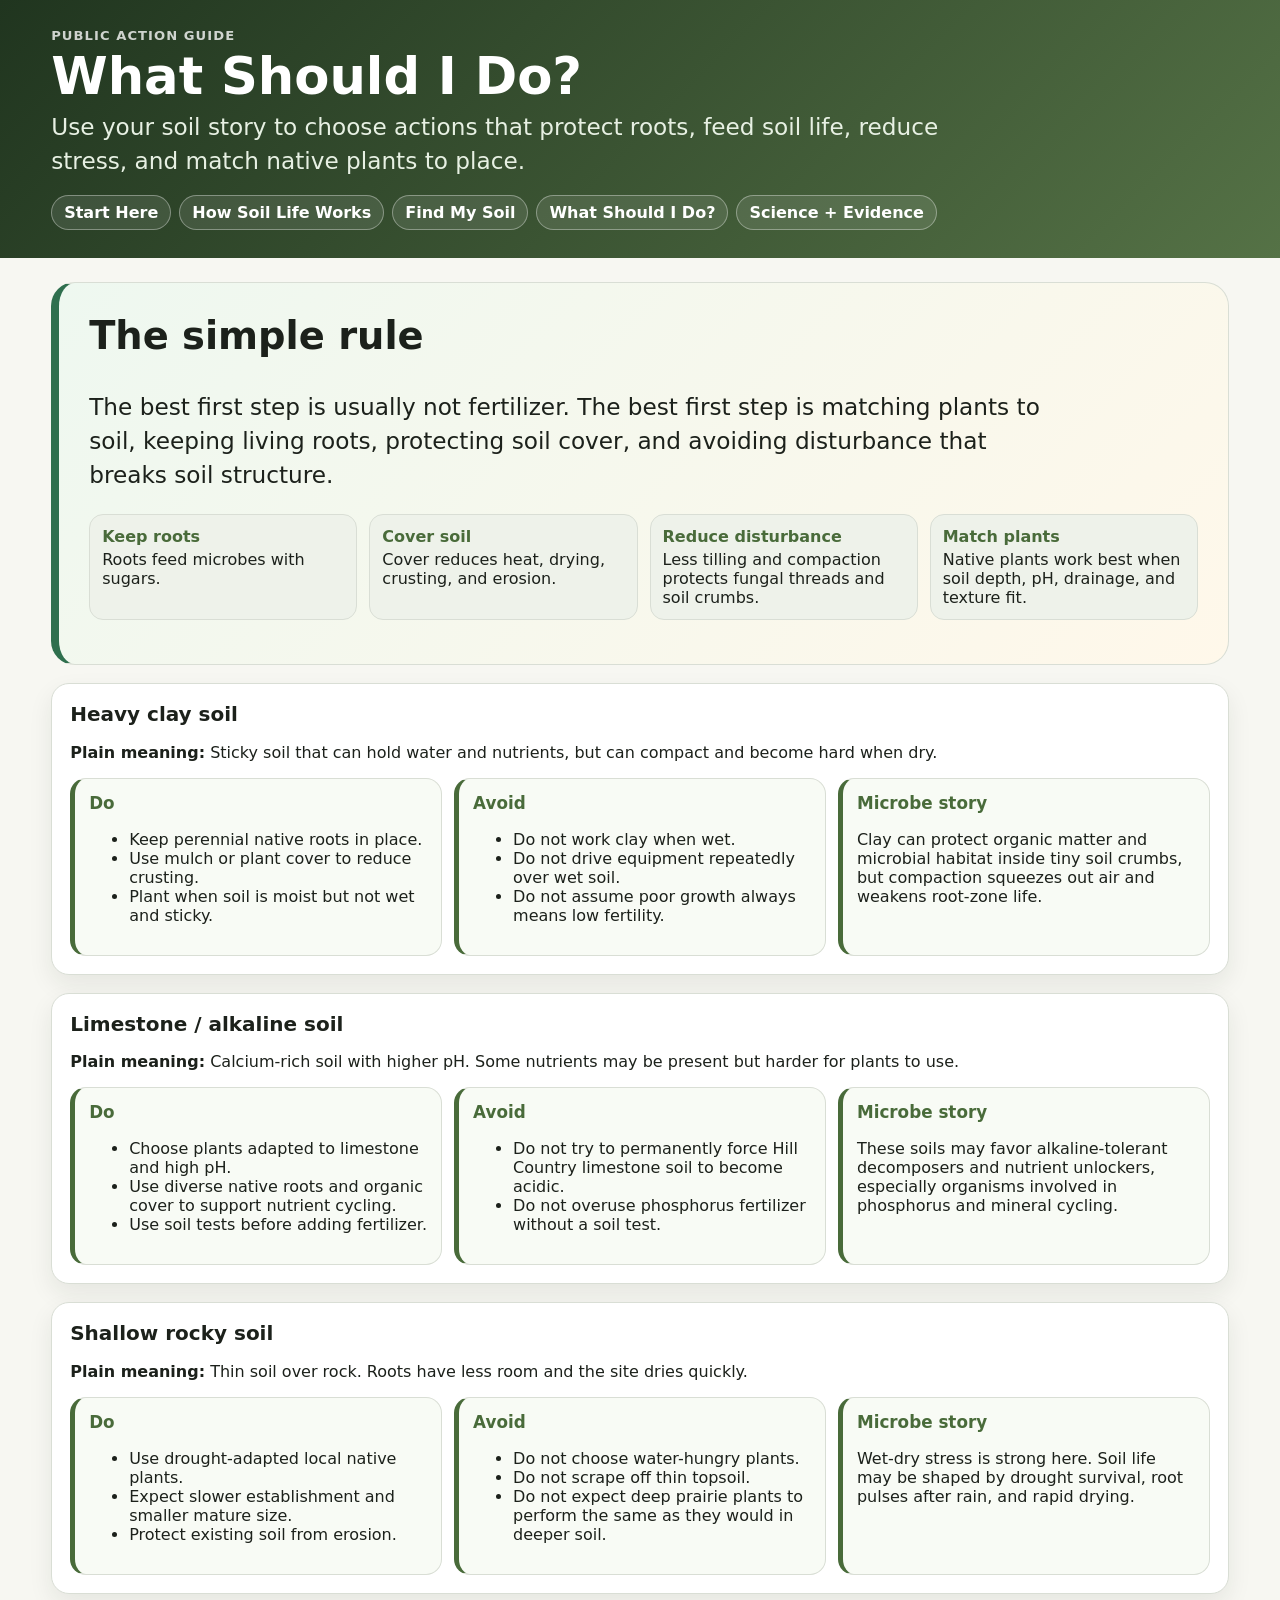
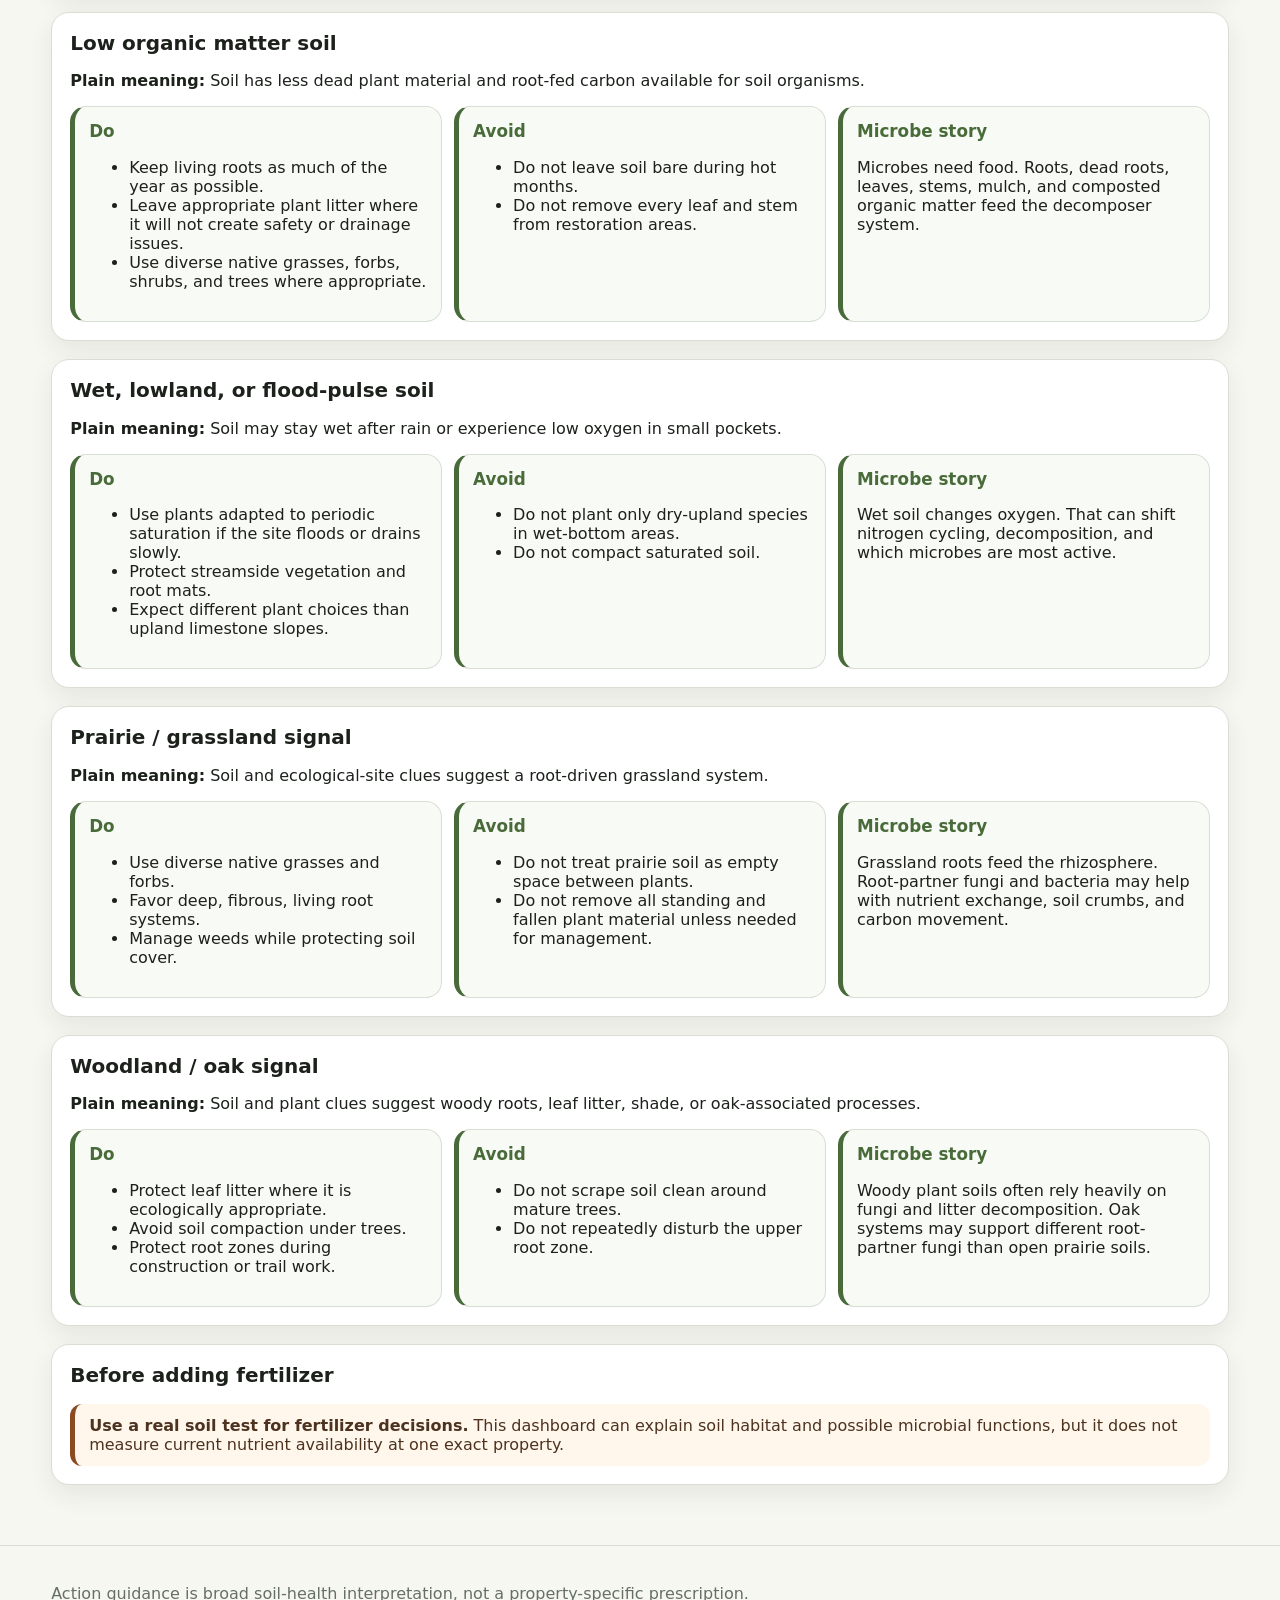
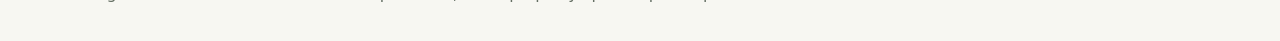
==== actions.html @ 79c3b380 "Add files via upload" ====
<!doctype html>
<html lang="en">
<head>
  <meta charset="utf-8"/>
  <meta name="viewport" content="width=device-width,initial-scale=1"/>
  <title>What Should I Do? | Hays/Kyle Soil-Life Dashboard</title>
  <link rel="stylesheet" href="assets/style.css"/>
</head>
<body>
<header>
  <p class="eyebrow">Public action guide</p>
  <h1>What Should I Do?</h1>
  <p class="big-intro">
    Use your soil story to choose actions that protect roots, feed soil life, reduce stress, and match native plants to place.
  </p>
  <div class="mode-nav">
    <a href="index.html">Start Here</a>
    <a href="gardener.html">How Soil Life Works</a>
    <a href="map.html">Find My Soil</a>
    <a href="actions.html">What Should I Do?</a>
    <a href="research.html">Science + Evidence</a>
  </div>
</header>

<main>
  <section class="story-hero">
    <h2>The simple rule</h2>
    <p class="big-intro">
      The best first step is usually not fertilizer. The best first step is matching plants to soil, keeping living roots,
      protecting soil cover, and avoiding disturbance that breaks soil structure.
    </p>
    <div class="help-strip">
      <div class="help-item"><strong>Keep roots</strong> Roots feed microbes with sugars.</div>
      <div class="help-item"><strong>Cover soil</strong> Cover reduces heat, drying, crusting, and erosion.</div>
      <div class="help-item"><strong>Reduce disturbance</strong> Less tilling and compaction protects fungal threads and soil crumbs.</div>
      <div class="help-item"><strong>Match plants</strong> Native plants work best when soil depth, pH, drainage, and texture fit.</div>
    </div>
  </section>

  <section class="card" id="heavy-clay">
    <h2>Heavy clay soil</h2>
    <p><strong>Plain meaning:</strong> Sticky soil that can hold water and nutrients, but can compact and become hard when dry.</p>
    <div class="action-grid">
      <div class="action-card"><h3>Do</h3><ul><li>Keep perennial native roots in place.</li><li>Use mulch or plant cover to reduce crusting.</li><li>Plant when soil is moist but not wet and sticky.</li></ul></div>
      <div class="action-card"><h3>Avoid</h3><ul><li>Do not work clay when wet.</li><li>Do not drive equipment repeatedly over wet soil.</li><li>Do not assume poor growth always means low fertility.</li></ul></div>
      <div class="action-card"><h3>Microbe story</h3><p>Clay can protect organic matter and microbial habitat inside tiny soil crumbs, but compaction squeezes out air and weakens root-zone life.</p></div>
    </div>
  </section>

  <section class="card" id="limestone" style="margin-top:18px;">
    <h2>Limestone / alkaline soil</h2>
    <p><strong>Plain meaning:</strong> Calcium-rich soil with higher pH. Some nutrients may be present but harder for plants to use.</p>
    <div class="action-grid">
      <div class="action-card"><h3>Do</h3><ul><li>Choose plants adapted to limestone and high pH.</li><li>Use diverse native roots and organic cover to support nutrient cycling.</li><li>Use soil tests before adding fertilizer.</li></ul></div>
      <div class="action-card"><h3>Avoid</h3><ul><li>Do not try to permanently force Hill Country limestone soil to become acidic.</li><li>Do not overuse phosphorus fertilizer without a soil test.</li></ul></div>
      <div class="action-card"><h3>Microbe story</h3><p>These soils may favor alkaline-tolerant decomposers and nutrient unlockers, especially organisms involved in phosphorus and mineral cycling.</p></div>
    </div>
  </section>

  <section class="card" id="shallow" style="margin-top:18px;">
    <h2>Shallow rocky soil</h2>
    <p><strong>Plain meaning:</strong> Thin soil over rock. Roots have less room and the site dries quickly.</p>
    <div class="action-grid">
      <div class="action-card"><h3>Do</h3><ul><li>Use drought-adapted local native plants.</li><li>Expect slower establishment and smaller mature size.</li><li>Protect existing soil from erosion.</li></ul></div>
      <div class="action-card"><h3>Avoid</h3><ul><li>Do not choose water-hungry plants.</li><li>Do not scrape off thin topsoil.</li><li>Do not expect deep prairie plants to perform the same as they would in deeper soil.</li></ul></div>
      <div class="action-card"><h3>Microbe story</h3><p>Wet-dry stress is strong here. Soil life may be shaped by drought survival, root pulses after rain, and rapid drying.</p></div>
    </div>
  </section>

  <section class="card" id="low-organic" style="margin-top:18px;">
    <h2>Low organic matter soil</h2>
    <p><strong>Plain meaning:</strong> Soil has less dead plant material and root-fed carbon available for soil organisms.</p>
    <div class="action-grid">
      <div class="action-card"><h3>Do</h3><ul><li>Keep living roots as much of the year as possible.</li><li>Leave appropriate plant litter where it will not create safety or drainage issues.</li><li>Use diverse native grasses, forbs, shrubs, and trees where appropriate.</li></ul></div>
      <div class="action-card"><h3>Avoid</h3><ul><li>Do not leave soil bare during hot months.</li><li>Do not remove every leaf and stem from restoration areas.</li></ul></div>
      <div class="action-card"><h3>Microbe story</h3><p>Microbes need food. Roots, dead roots, leaves, stems, mulch, and composted organic matter feed the decomposer system.</p></div>
    </div>
  </section>

  <section class="card" id="wet-soil" style="margin-top:18px;">
    <h2>Wet, lowland, or flood-pulse soil</h2>
    <p><strong>Plain meaning:</strong> Soil may stay wet after rain or experience low oxygen in small pockets.</p>
    <div class="action-grid">
      <div class="action-card"><h3>Do</h3><ul><li>Use plants adapted to periodic saturation if the site floods or drains slowly.</li><li>Protect streamside vegetation and root mats.</li><li>Expect different plant choices than upland limestone slopes.</li></ul></div>
      <div class="action-card"><h3>Avoid</h3><ul><li>Do not plant only dry-upland species in wet-bottom areas.</li><li>Do not compact saturated soil.</li></ul></div>
      <div class="action-card"><h3>Microbe story</h3><p>Wet soil changes oxygen. That can shift nitrogen cycling, decomposition, and which microbes are most active.</p></div>
    </div>
  </section>

  <section class="card" id="prairie" style="margin-top:18px;">
    <h2>Prairie / grassland signal</h2>
    <p><strong>Plain meaning:</strong> Soil and ecological-site clues suggest a root-driven grassland system.</p>
    <div class="action-grid">
      <div class="action-card"><h3>Do</h3><ul><li>Use diverse native grasses and forbs.</li><li>Favor deep, fibrous, living root systems.</li><li>Manage weeds while protecting soil cover.</li></ul></div>
      <div class="action-card"><h3>Avoid</h3><ul><li>Do not treat prairie soil as empty space between plants.</li><li>Do not remove all standing and fallen plant material unless needed for management.</li></ul></div>
      <div class="action-card"><h3>Microbe story</h3><p>Grassland roots feed the rhizosphere. Root-partner fungi and bacteria may help with nutrient exchange, soil crumbs, and carbon movement.</p></div>
    </div>
  </section>

  <section class="card" id="woodland" style="margin-top:18px;">
    <h2>Woodland / oak signal</h2>
    <p><strong>Plain meaning:</strong> Soil and plant clues suggest woody roots, leaf litter, shade, or oak-associated processes.</p>
    <div class="action-grid">
      <div class="action-card"><h3>Do</h3><ul><li>Protect leaf litter where it is ecologically appropriate.</li><li>Avoid soil compaction under trees.</li><li>Protect root zones during construction or trail work.</li></ul></div>
      <div class="action-card"><h3>Avoid</h3><ul><li>Do not scrape soil clean around mature trees.</li><li>Do not repeatedly disturb the upper root zone.</li></ul></div>
      <div class="action-card"><h3>Microbe story</h3><p>Woody plant soils often rely heavily on fungi and litter decomposition. Oak systems may support different root-partner fungi than open prairie soils.</p></div>
    </div>
  </section>

  <section class="card" style="margin-top:18px;">
    <h2>Before adding fertilizer</h2>
    <div class="notice">
      <strong>Use a real soil test for fertilizer decisions.</strong> This dashboard can explain soil habitat and possible microbial functions, but it does not measure current nutrient availability at one exact property.
    </div>
  </section>
</main>

<footer>
  <p>Action guidance is broad soil-health interpretation, not a property-specific prescription.</p>
</footer>
</body>
</html>
---- assets/style.css ----
:root{--bg:#f7f7f2;--panel:#fff;--ink:#1c211b;--muted:#657064;--line:#d9ded5;--accent:#496b3a;--soft:#eef2ea;--warn:#8a4b20;--good:#2f6f4e;--shadow:0 10px 25px rgba(24,32,21,.08)}
*{box-sizing:border-box}body{margin:0;font-family:system-ui,-apple-system,Segoe UI,Roboto,Helvetica,Arial,sans-serif;background:var(--bg);color:var(--ink)}header{padding:28px clamp(18px,4vw,56px);background:linear-gradient(135deg,#20351f,#557246);color:white}header h1{margin:0 0 8px;font-size:clamp(2rem,4vw,4.5rem);line-height:1}header p{max-width:980px;margin:0;color:#e7f0e3;font-size:1.05rem}.badge-row{display:flex;flex-wrap:wrap;gap:8px;margin-top:18px}.badge{padding:6px 10px;border:1px solid rgba(255,255,255,.35);border-radius:999px;background:rgba(255,255,255,.12);font-size:.85rem}main{padding:24px clamp(18px,4vw,56px) 60px}.grid{display:grid;gap:18px}.dashboard-grid{grid-template-columns:minmax(280px,1.1fr) minmax(280px,.9fr)}@media(max-width:980px){.dashboard-grid{grid-template-columns:1fr}}.card{background:var(--panel);border:1px solid var(--line);border-radius:18px;padding:18px;box-shadow:var(--shadow)}.card h2,.card h3{margin-top:0}.card h2{font-size:1.25rem}.card h3{font-size:1.05rem;color:var(--accent)}.map-shell{min-height:460px;display:grid;grid-template-rows:auto 1fr;gap:12px}.map-placeholder{min-height:360px;border-radius:14px;background:radial-gradient(circle at 25% 25%,rgba(73,107,58,.16),transparent 25%),radial-gradient(circle at 70% 40%,rgba(122,90,47,.15),transparent 24%),linear-gradient(135deg,#e7ecdf,#f7f7f2);border:1px dashed #a9b39e;position:relative;overflow:hidden}.map-placeholder:before{content:"";position:absolute;inset:38px 80px 52px 66px;border:4px solid rgba(73,107,58,.55);border-radius:46% 54% 49% 51%;transform:rotate(-8deg)}.map-placeholder:after{content:"Map layer placeholder\A Kyle + ETJ soil polygons";white-space:pre;position:absolute;left:24px;bottom:24px;color:var(--muted);font-weight:650}.controls{display:flex;flex-wrap:wrap;gap:10px}input,select{border:1px solid var(--line);border-radius:12px;padding:10px 12px;font:inherit;min-width:220px}button{border:none;border-radius:12px;padding:10px 14px;background:var(--accent);color:white;font-weight:700;cursor:pointer}button.secondary{background:var(--soft);color:var(--ink);border:1px solid var(--line)}.stat-grid{display:grid;grid-template-columns:repeat(auto-fit,minmax(160px,1fr));gap:12px}.stat{background:var(--soft);border-radius:14px;padding:14px;border:1px solid var(--line)}.stat .num{font-size:1.5rem;font-weight:800;color:var(--accent)}.stat .label{color:var(--muted);font-size:.86rem}.notice{border-left:5px solid var(--warn);background:#fff7ec;padding:12px 14px;border-radius:12px;color:#4d321f}.good-notice{border-left-color:var(--good);background:#edf7f1}.tabs{display:flex;gap:8px;flex-wrap:wrap;margin-bottom:14px}.tab{background:var(--soft);color:var(--ink);border:1px solid var(--line)}.tab.active{background:var(--accent);color:white}.table-wrap{max-height:420px;overflow:auto;border:1px solid var(--line);border-radius:12px}table{border-collapse:collapse;width:100%;background:white;font-size:.88rem}th,td{border-bottom:1px solid var(--line);padding:9px 10px;vertical-align:top;text-align:left}th{position:sticky;top:0;background:#eef2ea;z-index:2}td{color:#2b302a}.small{color:var(--muted);font-size:.88rem}.codeish{font-family:ui-monospace,SFMono-Regular,Menlo,Consolas,monospace;background:#f2f3ef;border:1px solid var(--line);border-radius:8px;padding:2px 5px}footer{border-top:1px solid var(--line);padding:22px clamp(18px,4vw,56px);color:var(--muted)}a{color:var(--accent);font-weight:650}.list-clean{padding-left:18px}


.hero-choice{display:grid;grid-template-columns:repeat(auto-fit,minmax(280px,1fr));gap:18px;margin-top:22px}.choice-card{background:rgba(255,255,255,.12);border:1px solid rgba(255,255,255,.32);border-radius:20px;padding:22px;color:white}.choice-card h2{margin-top:0;color:white}.choice-card p{color:#e7f0e3}.choice-card a{display:inline-block;margin-top:12px;background:white;color:#20351f;text-decoration:none;padding:10px 14px;border-radius:12px;font-weight:800}.guide-box{background:#f4f7ef;border:1px solid var(--line);border-left:5px solid var(--accent);border-radius:14px;padding:14px 16px;margin:14px 0}.guide-box h3{margin-top:0}.step-list{display:grid;gap:10px;counter-reset:step;padding-left:0}.step-list li{list-style:none;background:var(--soft);border:1px solid var(--line);border-radius:14px;padding:12px 12px 12px 46px;position:relative}.step-list li:before{counter-increment:step;content:counter(step);position:absolute;left:12px;top:12px;background:var(--accent);color:white;width:24px;height:24px;display:grid;place-items:center;border-radius:50%;font-weight:800}.benefit-card{background:#fff;border:1px solid var(--line);border-radius:16px;padding:14px;box-shadow:var(--shadow)}.benefit-card h3{margin-bottom:6px}.callout-large{background:linear-gradient(135deg,#edf7f1,#fffaf0);border:1px solid var(--line);border-left:6px solid var(--good);border-radius:18px;padding:18px}.mode-nav{display:flex;flex-wrap:wrap;gap:8px;margin-top:18px}.mode-nav a{color:white;border:1px solid rgba(255,255,255,.35);border-radius:999px;padding:7px 12px;text-decoration:none;background:rgba(255,255,255,.1)}


/* v0.9 beginner-friendly additions */
.big-intro {
  font-size: clamp(1.15rem, 2vw, 1.45rem);
  line-height: 1.45;
  max-width: 960px;
}

.simple-grid {
  display: grid;
  grid-template-columns: repeat(auto-fit, minmax(260px, 1fr));
  gap: 14px;
}

.simple-card {
  background: #fff;
  border: 1px solid var(--line);
  border-radius: 18px;
  padding: 16px;
  box-shadow: var(--shadow);
}

.simple-card h3 {
  margin-top: 0;
  color: var(--accent);
}

.simple-card .why {
  margin-top: 10px;
  padding: 10px;
  border-radius: 12px;
  background: var(--soft);
  color: #344034;
}

.beginner-hero {
  background: linear-gradient(135deg, #edf7f1, #fffaf0);
  border: 1px solid var(--line);
  border-left: 8px solid var(--good);
  border-radius: 22px;
  padding: clamp(18px, 3vw, 28px);
  margin-bottom: 18px;
}

.yes-no-grid {
  display: grid;
  grid-template-columns: repeat(auto-fit, minmax(240px,1fr));
  gap: 12px;
}

.yes-box, .no-box {
  border-radius: 16px;
  padding: 14px;
  border: 1px solid var(--line);
}

.yes-box { background: #eef8f0; border-left: 5px solid var(--good); }
.no-box { background: #fff4ea; border-left: 5px solid var(--warn); }

.details-lite summary {
  cursor: pointer;
  font-weight: 800;
  color: var(--accent);
  padding: 12px;
  background: var(--soft);
  border: 1px solid var(--line);
  border-radius: 12px;
}

.details-lite[open] summary {
  border-bottom-left-radius: 0;
  border-bottom-right-radius: 0;
}

.details-lite .details-body {
  border: 1px solid var(--line);
  border-top: 0;
  border-radius: 0 0 12px 12px;
  padding: 14px;
  background: white;
}

.help-strip {
  display: grid;
  grid-template-columns: repeat(auto-fit, minmax(220px,1fr));
  gap: 12px;
  margin: 14px 0;
}

.help-item {
  background: var(--soft);
  border: 1px solid var(--line);
  border-radius: 14px;
  padding: 12px;
}

.help-item strong {
  display: block;
  color: var(--accent);
  margin-bottom: 4px;
}

/* v1.0 location lookup */
#map{height:min(68vh,720px);min-height:460px;border-radius:18px;border:1px solid var(--line);box-shadow:var(--shadow);overflow:hidden}
.location-layout{display:grid;grid-template-columns:minmax(320px,1.15fr) minmax(300px,.85fr);gap:18px}
@media(max-width:980px){.location-layout{grid-template-columns:1fr}#map{height:520px}}
.lookup-panel{display:grid;gap:12px}.lookup-result{background:#fff;border:1px solid var(--line);border-radius:18px;padding:16px;box-shadow:var(--shadow)}
.result-title{font-size:1.25rem;font-weight:850;color:var(--accent);margin:0 0 8px}.result-subtitle{color:var(--muted);margin:0 0 12px}
.result-grid{display:grid;gap:10px}.result-item{background:var(--soft);border:1px solid var(--line);border-radius:14px;padding:12px}.result-item strong{display:block;color:var(--accent);margin-bottom:4px}
.coord-row{display:grid;grid-template-columns:1fr 1fr auto;gap:8px}.address-row{display:grid;grid-template-columns:1fr auto;gap:8px}
@media(max-width:720px){.coord-row,.address-row{grid-template-columns:1fr}}
.status-line{font-size:.9rem;color:var(--muted);margin-top:6px}.leaflet-popup-content{font-family:system-ui,-apple-system,Segoe UI,Roboto,Helvetica,Arial,sans-serif}


/* v1.2 story-first UI */
.story-hero {
  background: linear-gradient(135deg, #eef8f0, #fff8ea);
  border: 1px solid var(--line);
  border-left: 8px solid var(--good);
  border-radius: 24px;
  padding: clamp(18px, 3vw, 30px);
  margin-bottom: 18px;
}

.story-hero h2 {
  margin-top: 0;
  font-size: clamp(1.6rem, 3vw, 2.4rem);
}

.story-path {
  display: grid;
  grid-template-columns: repeat(auto-fit, minmax(220px,1fr));
  gap: 14px;
  margin-top: 18px;
}

.story-step {
  background: white;
  border: 1px solid var(--line);
  border-radius: 18px;
  padding: 16px;
  box-shadow: var(--shadow);
}

.story-step h3 {
  margin-top: 0;
  color: var(--accent);
}

.meaning-card {
  background: white;
  border: 1px solid var(--line);
  border-radius: 18px;
  padding: 16px;
  box-shadow: var(--shadow);
}

.meaning-card h3 {
  margin-top: 0;
}

.translation-grid {
  display: grid;
  grid-template-columns: repeat(auto-fit, minmax(260px,1fr));
  gap: 14px;
}

.action-card {
  background: #f8fbf5;
  border: 1px solid var(--line);
  border-left: 5px solid var(--accent);
  border-radius: 16px;
  padding: 14px;
}

.reveal-box {
  margin-top: 16px;
}

.reveal-box summary {
  cursor: pointer;
  font-weight: 850;
  color: var(--accent);
  background: var(--soft);
  border: 1px solid var(--line);
  border-radius: 14px;
  padding: 13px 15px;
}

.reveal-box[open] summary {
  border-bottom-left-radius: 0;
  border-bottom-right-radius: 0;
}

.reveal-content {
  background: white;
  border: 1px solid var(--line);
  border-top: 0;
  border-radius: 0 0 14px 14px;
  padding: 16px;
}

.plain-pill {
  display: inline-block;
  padding: 6px 10px;
  border-radius: 999px;
  background: #eef8f0;
  border: 1px solid var(--line);
  margin: 3px 4px 3px 0;
  font-weight: 700;
  color: var(--accent);
}

.use-case-grid {
  display: grid;
  grid-template-columns: repeat(auto-fit, minmax(230px,1fr));
  gap: 12px;
}

.use-case-card {
  border-radius: 18px;
  padding: 16px;
  background: var(--soft);
  border: 1px solid var(--line);
}

.small-data-note {
  font-size: .92rem;
  color: var(--muted);
  margin-bottom: 10px;
}

/* v1.3 public story-first redesign */
.eyebrow {
  margin: 0 0 8px;
  font-size: .82rem;
  letter-spacing: .08em;
  text-transform: uppercase;
  font-weight: 850;
  color: rgba(255,255,255,.78);
}

.eyebrow.dark {
  color: var(--accent);
}

.public-choice .light-card,
.choice-card.light-card {
  background: #fff;
  color: var(--ink);
  border: 1px solid var(--line);
  box-shadow: var(--shadow);
}

.choice-card.light-card h2 {
  color: var(--accent);
}

.choice-card.light-card p {
  color: var(--muted);
}

.choice-card.light-card a {
  background: var(--accent);
  color: #fff;
}

.soil-equation {
  display: flex;
  flex-wrap: wrap;
  align-items: center;
  gap: 8px;
  margin-top: 18px;
}

.soil-equation span {
  background: #fff;
  border: 1px solid var(--line);
  border-radius: 999px;
  padding: 8px 11px;
  font-weight: 800;
  box-shadow: var(--shadow);
}

.job-card h3::first-letter {
  color: var(--accent);
}

.action-grid {
  display: grid;
  grid-template-columns: repeat(auto-fit, minmax(240px, 1fr));
  gap: 12px;
}

.story-result {
  border-left: 7px solid var(--good);
}

.soil-story-banner {
  background: linear-gradient(135deg, #edf7f1, #fff8ea);
  border: 1px solid var(--line);
  border-radius: 16px;
  padding: 14px;
  margin: 10px 0 14px;
  font-size: 1.04rem;
}

.public-story-card {
  background: #fff;
}

.public-story-card ul {
  margin: 6px 0 0;
  padding-left: 20px;
}

.public-story-card li {
  margin: 5px 0;
}

.action-highlight {
  border-left: 5px solid var(--good);
  background: #f8fbf5;
}

.evidence-card {
  border-left: 5px solid var(--warn);
  background: #fffaf3;
}

.result-actions {
  display: flex;
  flex-wrap: wrap;
  gap: 8px;
}

.result-actions a {
  text-decoration: none;
}

@media print {
  header, .mode-nav, #map, .lookup-panel > .card, footer, .result-actions, .details-lite summary { display: none !important; }
  main { padding: 0; }
  .location-layout { display: block; }
  .lookup-result, .card, .result-item { box-shadow: none; border-color: #999; }
  body { background: #fff; }
}
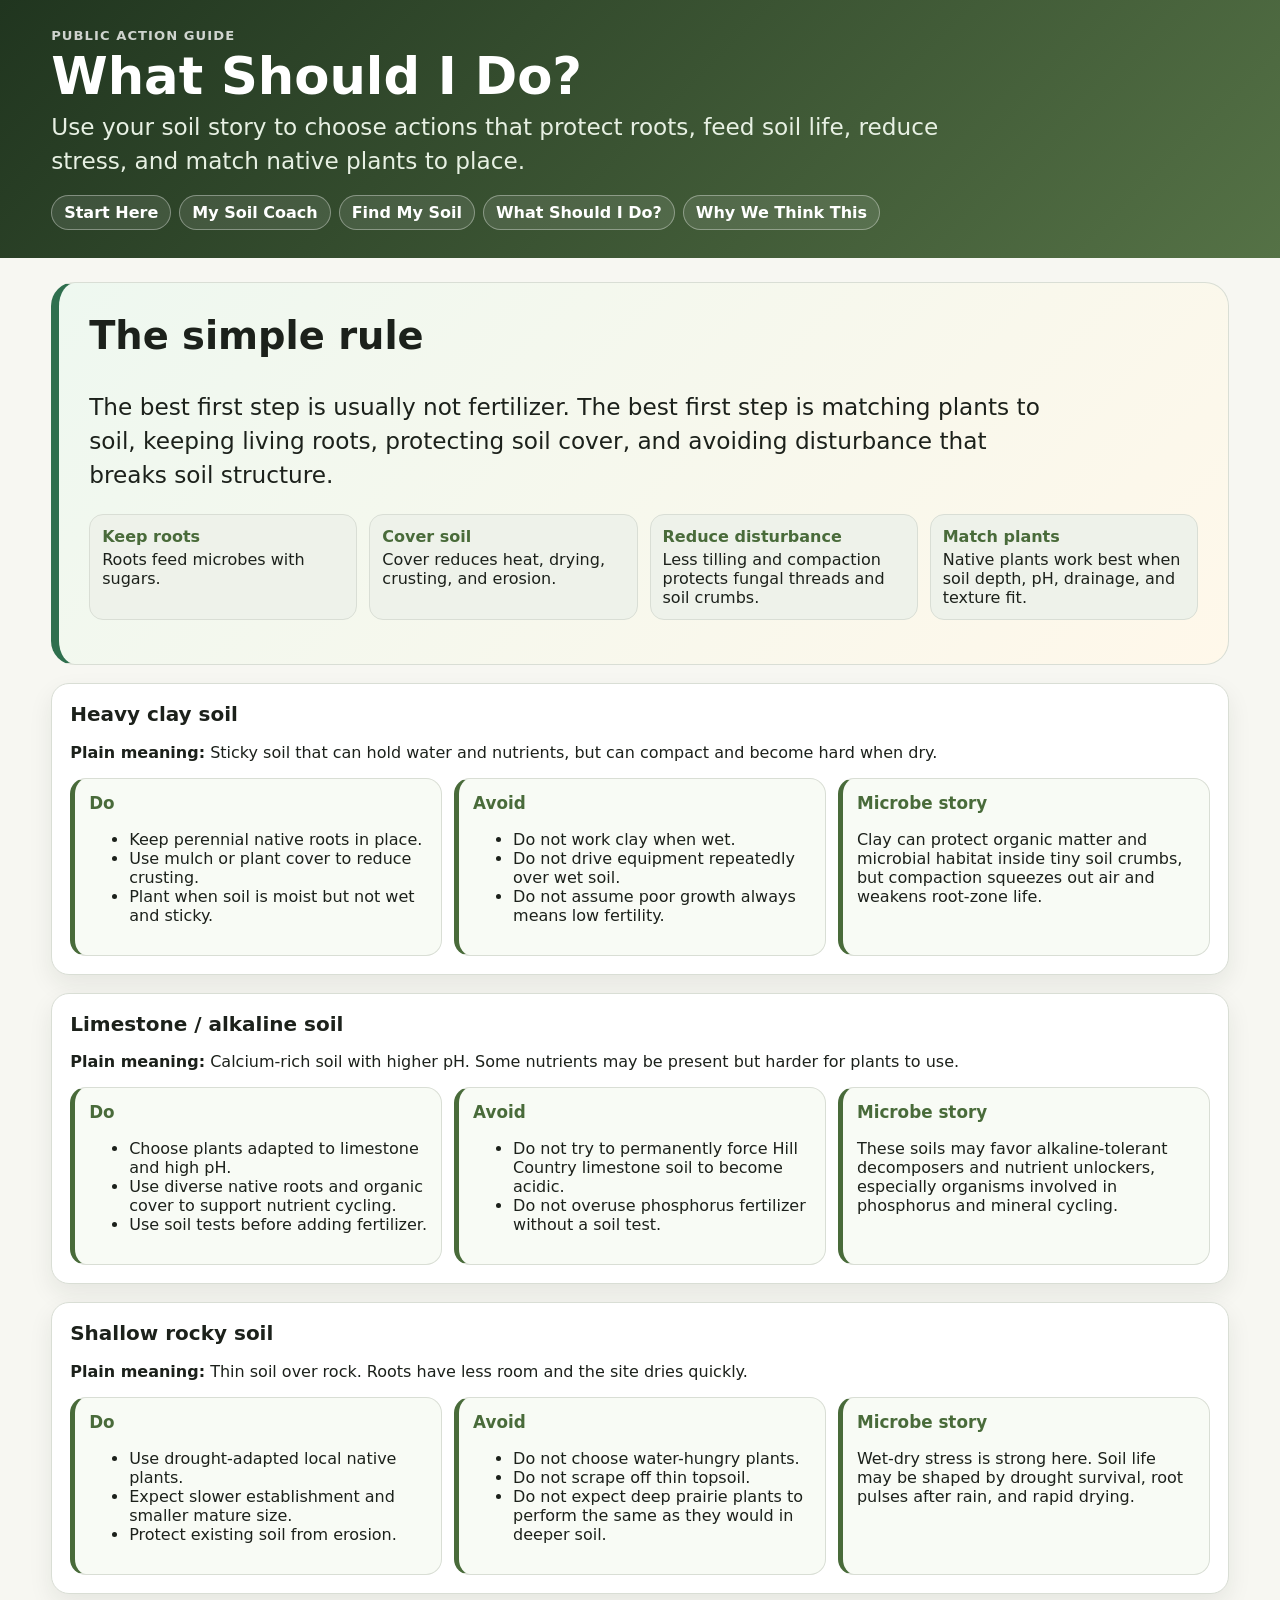
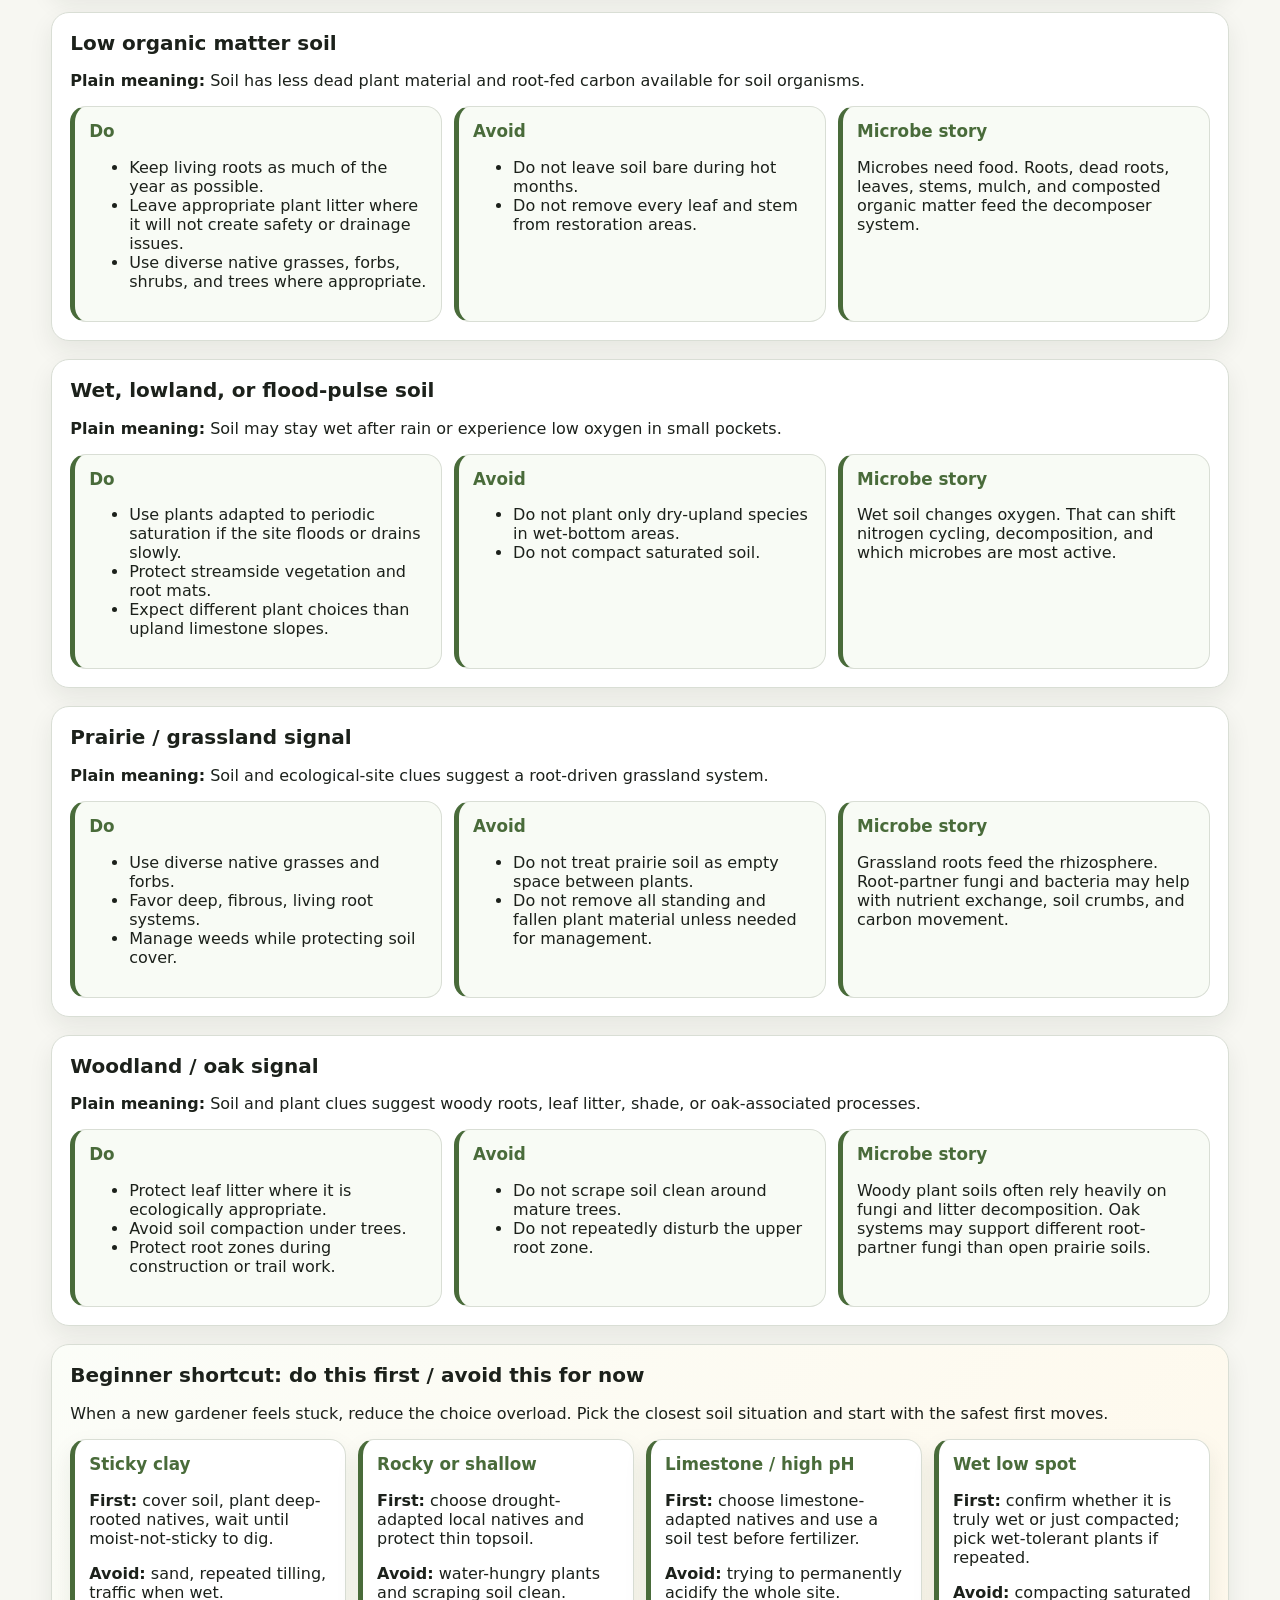
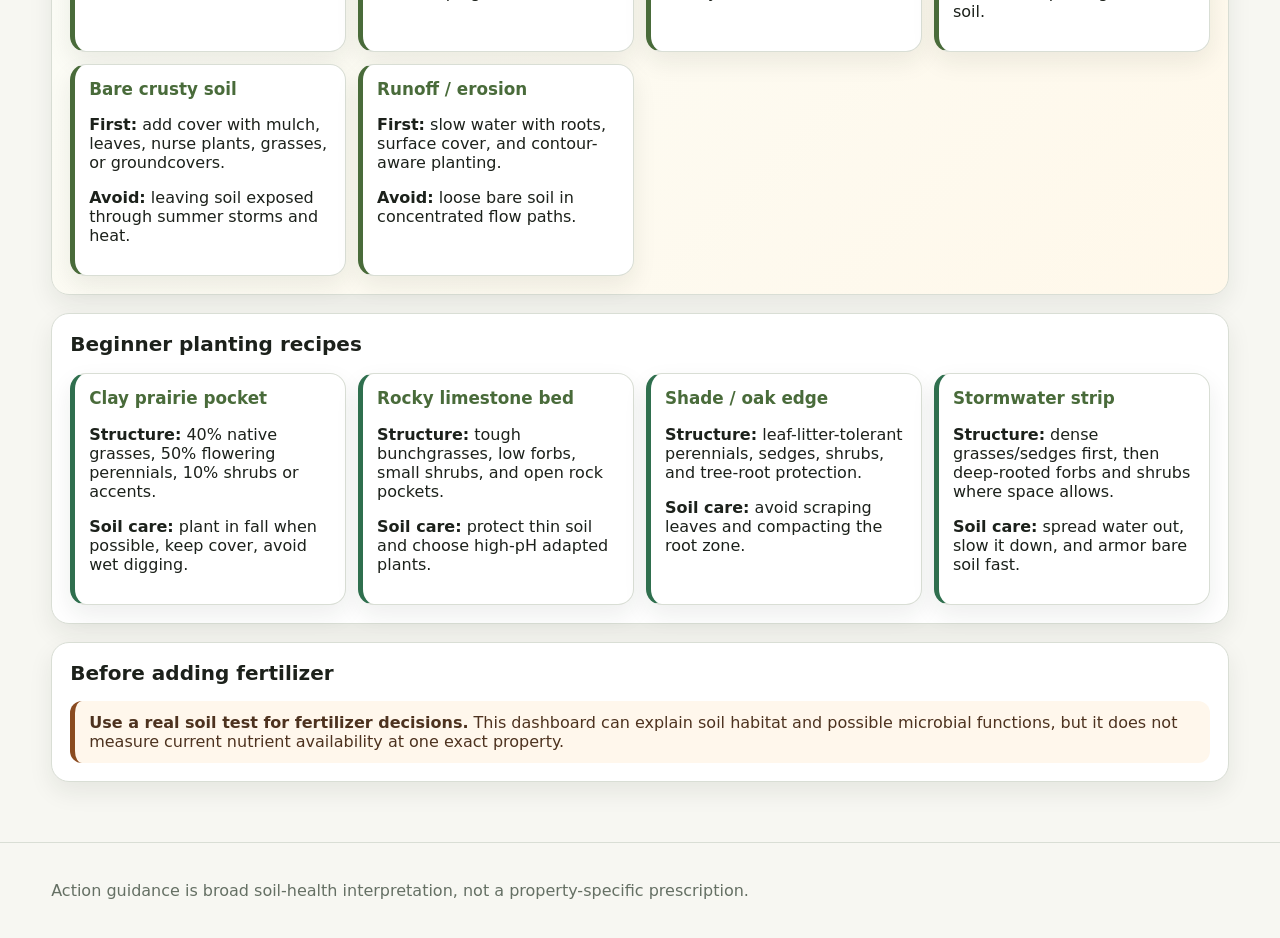
==== commit b660f48e: "Add files via upload" ====
--- a/actions.html
+++ b/actions.html
@@ -15,10 +15,10 @@
   </p>
   <div class="mode-nav">
     <a href="index.html">Start Here</a>
-    <a href="gardener.html">How Soil Life Works</a>
+    <a href="gardener.html">My Soil Coach</a>
     <a href="map.html">Find My Soil</a>
     <a href="actions.html">What Should I Do?</a>
-    <a href="research.html">Science + Evidence</a>
+    <a href="research.html">Why We Think This</a>
   </div>
 </header>
 
@@ -107,6 +107,30 @@
     </div>
   </section>
 
+
+  <section class="card action-shortcuts" style="margin-top:18px;">
+    <h2>Beginner shortcut: do this first / avoid this for now</h2>
+    <p>When a new gardener feels stuck, reduce the choice overload. Pick the closest soil situation and start with the safest first moves.</p>
+    <div class="shortcut-grid">
+      <div class="shortcut-card"><h3>Sticky clay</h3><p><strong>First:</strong> cover soil, plant deep-rooted natives, wait until moist-not-sticky to dig.</p><p><strong>Avoid:</strong> sand, repeated tilling, traffic when wet.</p></div>
+      <div class="shortcut-card"><h3>Rocky or shallow</h3><p><strong>First:</strong> choose drought-adapted local natives and protect thin topsoil.</p><p><strong>Avoid:</strong> water-hungry plants and scraping soil clean.</p></div>
+      <div class="shortcut-card"><h3>Limestone / high pH</h3><p><strong>First:</strong> choose limestone-adapted natives and use a soil test before fertilizer.</p><p><strong>Avoid:</strong> trying to permanently acidify the whole site.</p></div>
+      <div class="shortcut-card"><h3>Wet low spot</h3><p><strong>First:</strong> confirm whether it is truly wet or just compacted; pick wet-tolerant plants if repeated.</p><p><strong>Avoid:</strong> compacting saturated soil.</p></div>
+      <div class="shortcut-card"><h3>Bare crusty soil</h3><p><strong>First:</strong> add cover with mulch, leaves, nurse plants, grasses, or groundcovers.</p><p><strong>Avoid:</strong> leaving soil exposed through summer storms and heat.</p></div>
+      <div class="shortcut-card"><h3>Runoff / erosion</h3><p><strong>First:</strong> slow water with roots, surface cover, and contour-aware planting.</p><p><strong>Avoid:</strong> loose bare soil in concentrated flow paths.</p></div>
+    </div>
+  </section>
+
+  <section class="card" style="margin-top:18px;">
+    <h2>Beginner planting recipes</h2>
+    <div class="recipe-grid">
+      <div class="recipe-card"><h3>Clay prairie pocket</h3><p><strong>Structure:</strong> 40% native grasses, 50% flowering perennials, 10% shrubs or accents.</p><p><strong>Soil care:</strong> plant in fall when possible, keep cover, avoid wet digging.</p></div>
+      <div class="recipe-card"><h3>Rocky limestone bed</h3><p><strong>Structure:</strong> tough bunchgrasses, low forbs, small shrubs, and open rock pockets.</p><p><strong>Soil care:</strong> protect thin soil and choose high-pH adapted plants.</p></div>
+      <div class="recipe-card"><h3>Shade / oak edge</h3><p><strong>Structure:</strong> leaf-litter-tolerant perennials, sedges, shrubs, and tree-root protection.</p><p><strong>Soil care:</strong> avoid scraping leaves and compacting the root zone.</p></div>
+      <div class="recipe-card"><h3>Stormwater strip</h3><p><strong>Structure:</strong> dense grasses/sedges first, then deep-rooted forbs and shrubs where space allows.</p><p><strong>Soil care:</strong> spread water out, slow it down, and armor bare soil fast.</p></div>
+    </div>
+  </section>
+
   <section class="card" style="margin-top:18px;">
     <h2>Before adding fertilizer</h2>
     <div class="notice">
--- a/assets/style.css
+++ b/assets/style.css
@@ -351,3 +351,261 @@
   .lookup-result, .card, .result-item { box-shadow: none; border-color: #999; }
   body { background: #fff; }
 }
+
+/* v1.4 research simplification and no-CDN SVG map */
+.research-hero .big-intro {
+  color: #263324;
+}
+
+.claim-card h3 {
+  margin-top: 0;
+}
+
+.svg-map {
+  min-height: 520px;
+  border-radius: 18px;
+  border: 1px solid var(--line);
+  box-shadow: var(--shadow);
+  background: linear-gradient(135deg, #edf2e7, #fffaf0);
+  overflow: hidden;
+  position: relative;
+}
+
+.svg-map svg {
+  width: 100%;
+  height: 100%;
+  min-height: 520px;
+  display: block;
+  cursor: crosshair;
+}
+
+.map-loading {
+  min-height: 520px;
+  display: grid;
+  place-items: center;
+  color: var(--muted);
+  font-weight: 800;
+}
+
+.soil-poly {
+  stroke: #38592f;
+  stroke-width: 1.1;
+  fill: #7a9b62;
+  fill-opacity: .34;
+  vector-effect: non-scaling-stroke;
+  transition: fill-opacity .12s ease, stroke-width .12s ease;
+}
+
+.soil-poly:hover {
+  fill-opacity: .62;
+  stroke-width: 2.4;
+}
+
+.soil-poly.selected {
+  fill-opacity: .78;
+  stroke: #1f321c;
+  stroke-width: 3.5;
+}
+
+.soil-poly.clay { fill: #96724b; }
+.soil-poly.limestone { fill: #8f8a6a; }
+.soil-poly.shallow { fill: #9b8062; }
+.soil-poly.wet { fill: #5b8aa8; }
+.soil-poly.general { fill: #7a9b62; }
+
+.map-marker {
+  fill: #1f321c;
+  stroke: white;
+  stroke-width: 3;
+  vector-effect: non-scaling-stroke;
+  pointer-events: none;
+}
+
+.map-legend {
+  display: flex;
+  flex-wrap: wrap;
+  gap: 10px;
+  margin-top: 10px;
+  color: var(--muted);
+  font-size: .9rem;
+}
+
+.legend-swatch {
+  display: inline-block;
+  width: 14px;
+  height: 14px;
+  border-radius: 4px;
+  border: 1px solid var(--line);
+  vertical-align: -2px;
+  margin-right: 4px;
+}
+
+.legend-swatch.clay { background: #96724b; }
+.legend-swatch.limestone { background: #8f8a6a; }
+.legend-swatch.shallow { background: #9b8062; }
+.legend-swatch.wet { background: #5b8aa8; }
+.legend-swatch.general { background: #7a9b62; }
+
+.soil-story-banner {
+  border-radius: 16px;
+  border: 1px solid var(--line);
+  border-left: 6px solid var(--accent);
+  background: #f7fbf3;
+  padding: 14px;
+  margin-bottom: 12px;
+}
+
+.result-actions {
+  display: flex;
+  flex-wrap: wrap;
+  gap: 8px;
+}
+
+.result-actions a {
+  text-decoration: none;
+}
+
+.action-highlight {
+  border-left: 5px solid var(--good);
+}
+
+.evidence-card {
+  border-left: 5px solid var(--warn);
+}
+
+.mini-details summary {
+  font-size: .92rem;
+  padding: 9px 10px;
+}
+
+@media print {
+  header, footer, .mode-nav, .lookup-panel .card:first-child, .map-legend, #map, #mapStatus, #mapError {
+    display: none !important;
+  }
+  main, .location-layout, .lookup-panel, .lookup-result {
+    display: block !important;
+    width: 100% !important;
+  }
+  .lookup-result {
+    box-shadow: none;
+    border: none;
+  }
+}
+
+
+/* v1.4 soil habitat translator additions */
+.form-label{display:block;font-size:.82rem;font-weight:800;color:var(--accent);margin:2px 0 4px}.compact-table{max-height:220px}.component-mix-card table{font-size:.82rem}.soil-poly:focus{outline:3px solid #20351f;outline-offset:2px}.evidence-card{border-left:5px solid var(--good)}.component-mix-card{border-left:5px solid #8a6f3d}.research-hero .help-item strong{font-size:1rem}.technical-warning{background:#fff7ec;border:1px solid var(--line);border-left:5px solid var(--warn);border-radius:14px;padding:12px}
+
+/* v2 beginner soil coach */
+.coach-hero { border-left-color: #5a7f4a; }
+.home-coach-hero .priority-card { outline: 3px solid rgba(255,255,255,.55); }
+.coach-layout {
+  display: grid;
+  grid-template-columns: minmax(320px, 1.2fr) minmax(300px, .8fr);
+  gap: 18px;
+  align-items: start;
+}
+@media (max-width: 1040px) {
+  .coach-layout { grid-template-columns: 1fr; }
+  .sticky-output { position: static !important; }
+}
+.coach-inputs { display: grid; gap: 18px; }
+.coach-step h2 { margin-bottom: 6px; }
+.sticky-output { position: sticky; top: 18px; }
+.option-grid {
+  display: grid;
+  grid-template-columns: repeat(auto-fit, minmax(210px, 1fr));
+  gap: 12px;
+}
+.observation-grid { grid-template-columns: repeat(auto-fit, minmax(220px, 1fr)); }
+.option-card {
+  appearance: none;
+  display: block;
+  width: 100%;
+  min-height: 96px;
+  text-align: left;
+  background: #fff;
+  color: var(--ink);
+  border: 1px solid var(--line);
+  border-radius: 16px;
+  padding: 14px;
+  box-shadow: var(--shadow);
+  cursor: pointer;
+}
+.option-card strong { display: block; color: var(--accent); margin-bottom: 6px; }
+.option-card span { display: block; font-weight: 500; color: var(--muted); line-height: 1.35; }
+.option-card:hover, .option-card:focus { outline: 3px solid rgba(85, 114, 70, .25); }
+.option-card.selected {
+  border-color: var(--accent);
+  background: linear-gradient(135deg, #edf7f1, #fffdf4);
+  box-shadow: 0 0 0 3px rgba(85,114,70,.18);
+}
+.coach-form-grid {
+  display: grid;
+  grid-template-columns: repeat(auto-fit, minmax(190px, 1fr));
+  gap: 12px;
+  align-items: end;
+}
+.coach-form-grid select, .test-card select { width: 100%; min-width: 0; }
+.test-grid {
+  display: grid;
+  grid-template-columns: repeat(auto-fit, minmax(240px, 1fr));
+  gap: 12px;
+}
+.test-card, .season-card, .shortcut-card, .recipe-card, .decoder-card {
+  background: #fff;
+  border: 1px solid var(--line);
+  border-radius: 16px;
+  padding: 14px;
+  box-shadow: var(--shadow);
+}
+.test-card h3, .season-card h3, .shortcut-card h3, .recipe-card h3 { margin-top: 0; color: var(--accent); }
+.test-output, .test-note { background: var(--soft); border-radius: 12px; padding: 10px; margin-top: 10px; }
+.coach-result { display: grid; gap: 14px; }
+.coach-result-header {
+  background: linear-gradient(135deg, #eef8f0, #fff8ea);
+  border: 1px solid var(--line);
+  border-left: 6px solid var(--good);
+  border-radius: 18px;
+  padding: 16px;
+}
+.coach-result-header h3 { margin-top: 0; font-size: 1.35rem; color: var(--accent); }
+.coach-result-grid {
+  display: grid;
+  grid-template-columns: repeat(auto-fit, minmax(220px, 1fr));
+  gap: 12px;
+}
+.coach-result-grid.two-col { grid-template-columns: repeat(auto-fit, minmax(280px, 1fr)); }
+.coach-panel {
+  background: #fff;
+  border: 1px solid var(--line);
+  border-radius: 16px;
+  padding: 14px;
+}
+.coach-panel h4 { margin: 0 0 8px; color: var(--accent); font-size: 1.02rem; }
+.coach-panel ul { margin-bottom: 0; }
+.do-panel { border-left: 5px solid var(--good); background: #f5fbf5; }
+.avoid-panel { border-left: 5px solid var(--warn); background: #fff8ef; }
+.planting-panel { border-left: 5px solid var(--accent); background: #f8fbf5; }
+.confidence-meter {
+  border: 1px solid var(--line);
+  border-radius: 16px;
+  padding: 14px;
+  background: var(--soft);
+}
+.season-grid, .shortcut-grid, .recipe-grid, .decoder-grid {
+  display: grid;
+  grid-template-columns: repeat(auto-fit, minmax(230px, 1fr));
+  gap: 12px;
+}
+.shortcut-card { border-left: 5px solid var(--accent); }
+.recipe-card { border-left: 5px solid var(--good); }
+.decoder-card strong { color: var(--accent); display: block; margin-bottom: 6px; }
+.action-shortcuts { background: linear-gradient(135deg, #fbfdf8, #fff8ea); }
+.form-label {
+  display: block;
+  font-size: .88rem;
+  font-weight: 800;
+  color: var(--accent);
+  margin: 0 0 5px;
+}
